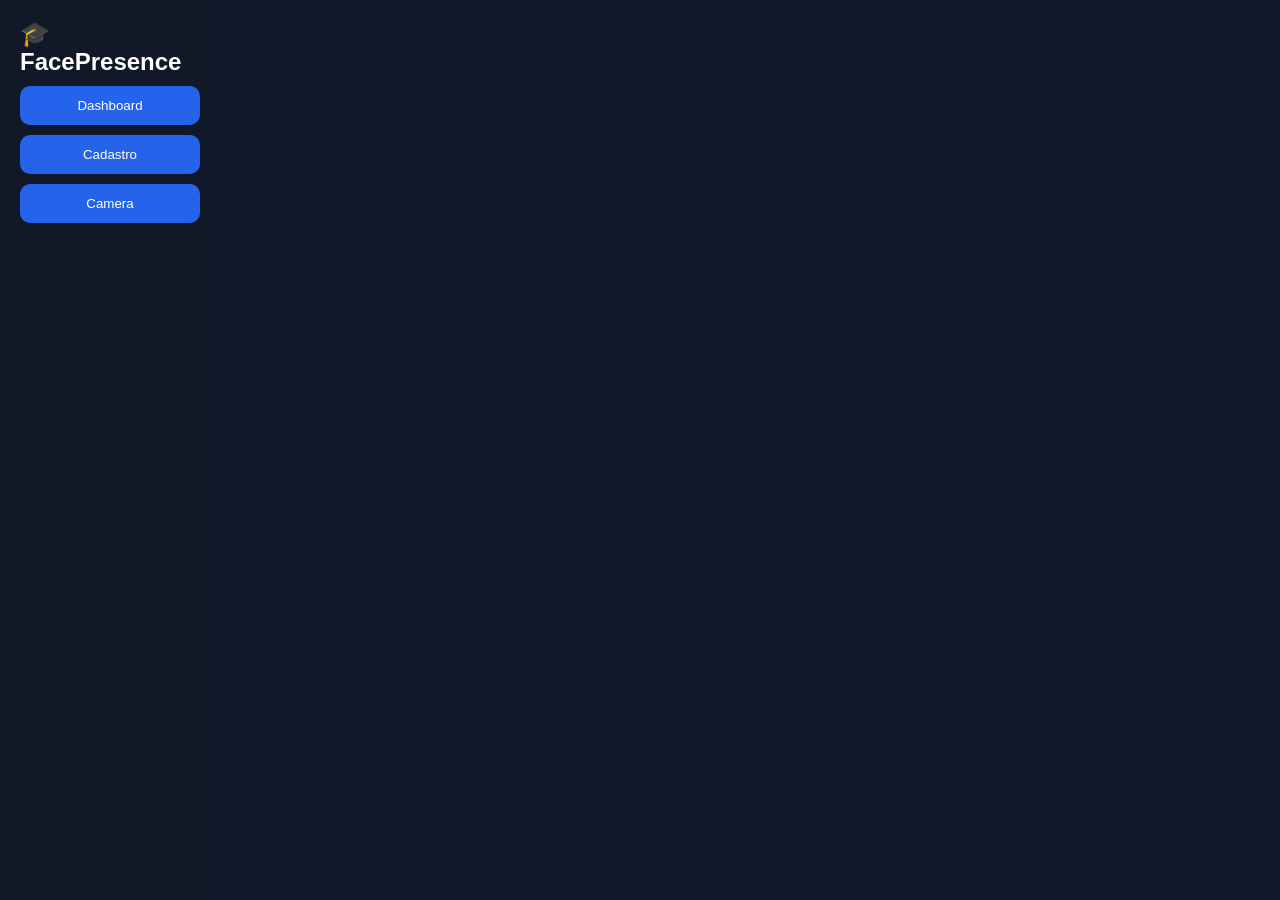
==== index.html @ 4b5e3164 ".." ====
<!DOCTYPE html>
<html lang="pt-BR">
<head>
<meta charset="UTF-8">
<meta name="viewport" content="width=device-width,initial-scale=1.0">
<title>FacePresence</title>
<link rel="stylesheet" href="./style.css">
</head>
<body>

<aside>
<h1>🎓 FacePresence</h1>
<button onclick="sec('dash')">Dashboard</button>
<button onclick="sec('cad')">Cadastro</button>
<button onclick="sec('cam')">Camera</button>
</aside>

<main>

<section id="dash" class="on">
<h2>Dashboard</h2>
<div class="cards">
<div class="card"><h3 id="ta">0</h3><p>Alunos</p></div>
</div>
</section>

<section id="cad">
<h2>Cadastro</h2>
<input id="nome" placeholder="Nome">
<button id="cap">Capturar Face</button>
<button id="save">Salvar</button>
<input id="busca" placeholder="Buscar">
<video id="video" autoplay playsinline muted></video>
<div id="lista"></div>
</section>

<section id="cam">
<h2>Camera Mobile</h2>
<button onclick="gerarQRCodeCamera()">Gerar QR</button>
<div id="qrcode"></div>
<textarea id="answer"></textarea>
<button onclick="receberAnswer()">Conectar</button>
</section>

</main>

<script src="./qrcode.min.js"></script>
<script src="./face-api.min.js"></script>
<script src="./db.js"></script>
<script src="./rtc.js"></script>
<script src="./script.js"></script>
</body>
</html>
---- style.css ----
*{margin:0;padding:0;box-sizing:border-box;font-family:Arial}
body{display:flex;background:#0f172a;color:#fff}
aside{width:220px;background:#111827;padding:20px;display:flex;flex-direction:column;gap:10px;height:100vh}
button,input,textarea{padding:12px;border:none;border-radius:10px}
button{background:#2563eb;color:#fff;cursor:pointer}
main{flex:1;padding:25px}
section{display:none}section.on{display:block}
video{width:100%;max-width:700px;border-radius:20px;background:#000;margin-top:20px}
.cards{display:flex;gap:20px}.card{background:#1e293b;padding:20px;border-radius:20px}
#lista{display:flex;flex-direction:column;gap:10px;margin-top:20px}
.aluno{background:#1e293b;padding:12px;border-radius:15px;display:flex;justify-content:space-between}
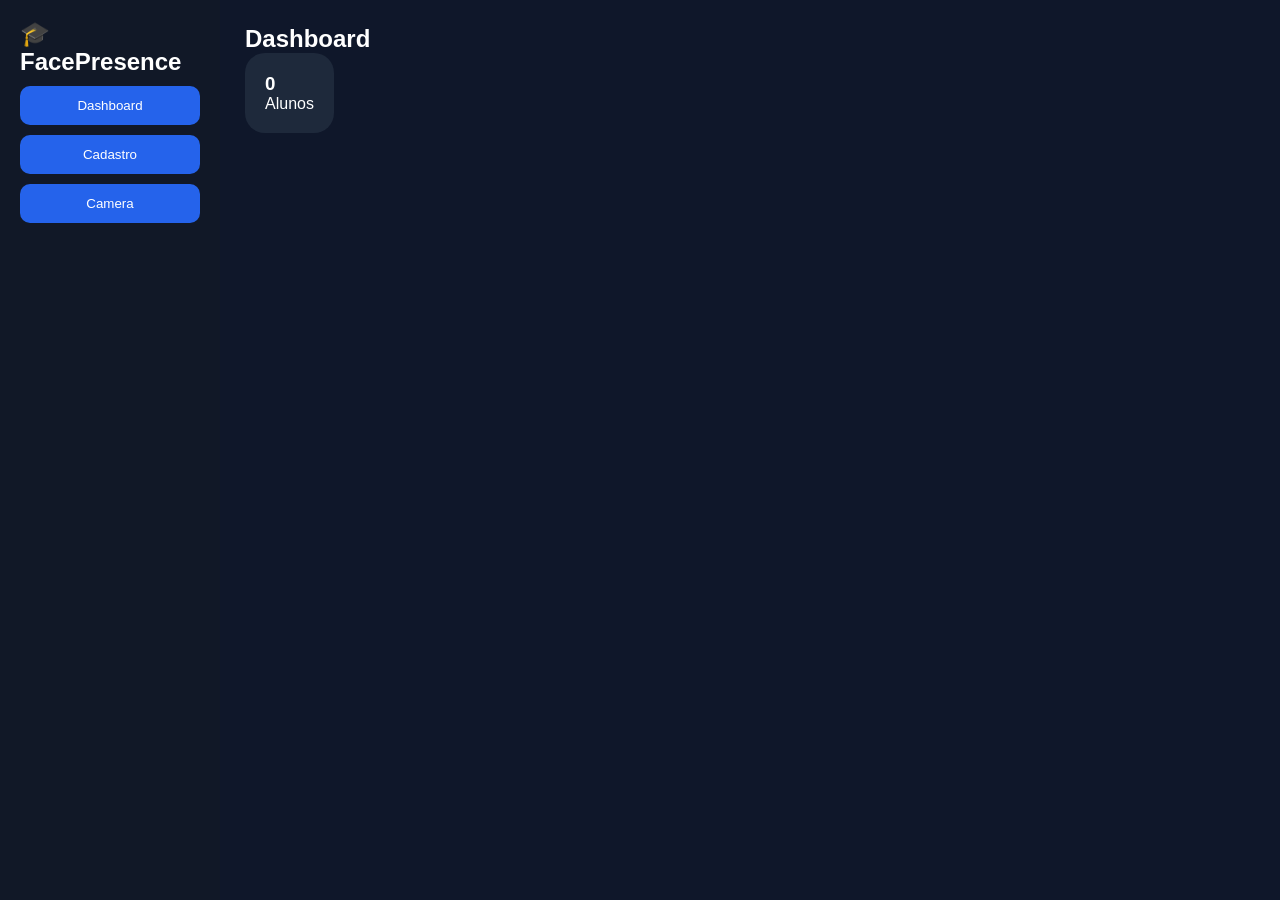
==== commit 79fb351f: ".." ====
--- a/index.html
+++ b/index.html
@@ -1,53 +1,170 @@
 <!DOCTYPE html>
 <html lang="pt-BR">
+
 <head>
+
 <meta charset="UTF-8">
-<meta name="viewport" content="width=device-width,initial-scale=1.0">
+
+<meta
+  name="viewport"
+  content="width=device-width,initial-scale=1.0"
+>
+
 <title>FacePresence</title>
-<link rel="stylesheet" href="./style.css">
+
+<link
+  rel="stylesheet"
+  href="./style.css"
+>
+
+<!-- evita favicon 404 -->
+<link rel="icon" href="data:,">
+
 </head>
+
 <body>
 
+
+<!-- ========================= -->
+<!-- 📚 SIDEBAR -->
+<!-- ========================= -->
 <aside>
+
 <h1>🎓 FacePresence</h1>
-<button onclick="sec('dash')">Dashboard</button>
-<button onclick="sec('cad')">Cadastro</button>
-<button onclick="sec('cam')">Camera</button>
+
+<button onclick="sec('dash')">
+Dashboard
+</button>
+
+<button onclick="sec('cad')">
+Cadastro
+</button>
+
+<button onclick="sec('cam')">
+Camera
+</button>
+
 </aside>
 
+
+
+<!-- ========================= -->
+<!-- 📄 CONTEÚDO -->
+<!-- ========================= -->
 <main>
 
+
+<!-- ========================= -->
+<!-- 📊 DASHBOARD -->
+<!-- ========================= -->
 <section id="dash" class="on">
+
 <h2>Dashboard</h2>
+
 <div class="cards">
-<div class="card"><h3 id="ta">0</h3><p>Alunos</p></div>
+
+<div class="card">
+
+<h3 id="ta">0</h3>
+
+<p>Alunos</p>
+
 </div>
+
+</div>
+
 </section>
 
+
+
+<!-- ========================= -->
+<!-- 👨‍🎓 CADASTRO -->
+<!-- ========================= -->
 <section id="cad">
-<h2>Cadastro</h2>
-<input id="nome" placeholder="Nome">
-<button id="cap">Capturar Face</button>
-<button id="save">Salvar</button>
-<input id="busca" placeholder="Buscar">
-<video id="video" autoplay playsinline muted></video>
+
+<h2>Cadastro Facial</h2>
+
+<input
+  id="nome"
+  placeholder="Nome do aluno"
+>
+
+<div class="botoes">
+
+<button id="cap">
+Capturar Face
+</button>
+
+<button id="save">
+Salvar
+</button>
+
+</div>
+
+<input
+  id="busca"
+  placeholder="Buscar aluno"
+>
+
+<!-- preview -->
+<video
+  id="video"
+  autoplay
+  playsinline
+  muted
+></video>
+
 <div id="lista"></div>
+
 </section>
 
+
+
+<!-- ========================= -->
+<!-- 📷 CAMERA MOBILE -->
+<!-- ========================= -->
 <section id="cam">
+
 <h2>Camera Mobile</h2>
-<button onclick="gerarQRCodeCamera()">Gerar QR</button>
+
+<button onclick="gerarQRCodeCamera()">
+Gerar QR
+</button>
+
 <div id="qrcode"></div>
-<textarea id="answer"></textarea>
-<button onclick="receberAnswer()">Conectar</button>
+
+<h3>Answer</h3>
+
+<textarea
+  id="answer"
+  placeholder="Cole o answer aqui"
+></textarea>
+
+<button onclick="receberAnswer()">
+Conectar Camera
+</button>
+
 </section>
+
 
 </main>
 
+
+
+<!-- ========================= -->
+<!-- 📦 SCRIPTS -->
+<!-- ========================= -->
+
 <script src="./qrcode.min.js"></script>
+
 <script src="./face-api.min.js"></script>
+
 <script src="./db.js"></script>
+
 <script src="./rtc.js"></script>
+
 <script src="./script.js"></script>
+
+
 </body>
 </html>
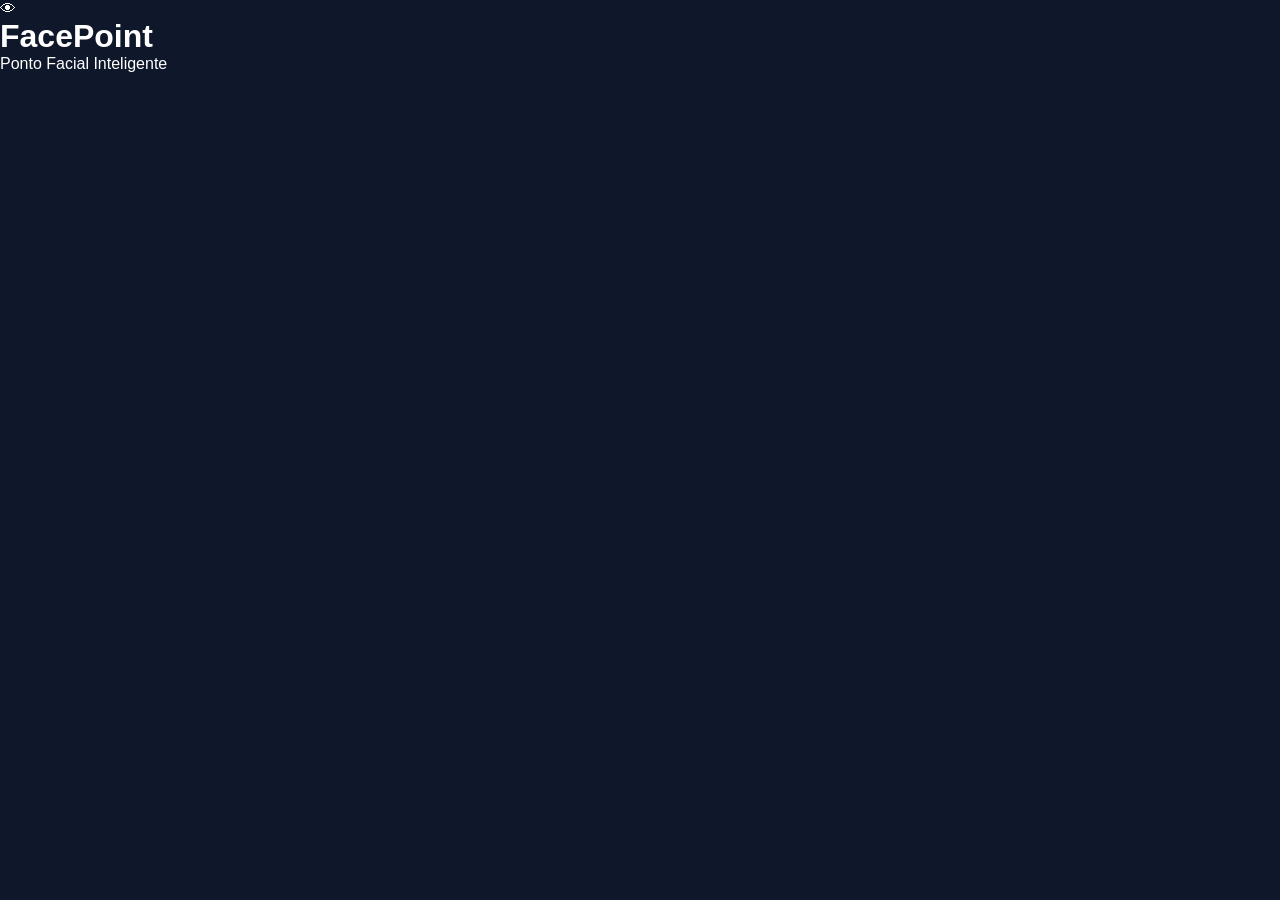
==== commit 9bc30130: ".." ====
--- a/index.html
+++ b/index.html
@@ -8,16 +8,15 @@
 <meta
   name="viewport"
   content="width=device-width,initial-scale=1.0"
->
+/>
 
-<title>FacePresence</title>
+<title>FacePoint Mobile</title>
 
 <link
   rel="stylesheet"
   href="./style.css"
->
+/>
 
-<!-- evita favicon 404 -->
 <link rel="icon" href="data:,">
 
 </head>
@@ -26,128 +25,105 @@
 
 
 <!-- ========================= -->
-<!-- 📚 SIDEBAR -->
+<!-- 🌌 BACKGROUND -->
 <!-- ========================= -->
-<aside>
+<div class="bg"></div>
 
-<h1>🎓 FacePresence</h1>
 
-<button onclick="sec('dash')">
-Dashboard
-</button>
+<!-- ========================= -->
+<!-- 📱 APP -->
+<!-- ========================= -->
+<div class="app">
 
-<button onclick="sec('cad')">
-Cadastro
-</button>
 
-<button onclick="sec('cam')">
-Camera
-</button>
+  <!-- HEADER -->
+  <header>
 
-</aside>
+    <div class="logo">
+
+      <div class="logo-circle">
+        👁
+      </div>
+
+      <div>
+        <h1>FacePoint</h1>
+        <p>Ponto Facial Inteligente</p>
+      </div>
+
+    </div>
+
+  </header>
 
 
 
-<!-- ========================= -->
-<!-- 📄 CONTEÚDO -->
-<!-- ========================= -->
-<main>
+  <!-- CAMERA -->
+  <section class="camera-box">
 
+    <video
+      id="video"
+      autoplay
+      playsinline
+      muted
+    ></video>
 
-<!-- ========================= -->
-<!-- 📊 DASHBOARD -->
-<!-- ========================= -->
-<section id="dash" class="on">
+    <div class="camera-overlay"></div>
 
-<h2>Dashboard</h2>
-
-<div class="cards">
-
-<div class="card">
-
-<h3 id="ta">0</h3>
-
-<p>Alunos</p>
-
-</div>
-
-</div>
-
-</section>
+  </section>
 
 
 
-<!-- ========================= -->
-<!-- 👨‍🎓 CADASTRO -->
-<!-- ========================= -->
-<section id="cad">
+  <!-- STATUS -->
+  <section class="status-box">
 
-<h2>Cadastro Facial</h2>
+    <div id="status">
+      🔎 Aguardando reconhecimento...
+    </div>
 
-<input
-  id="nome"
-  placeholder="Nome do aluno"
->
-
-<div class="botoes">
-
-<button id="cap">
-Capturar Face
-</button>
-
-<button id="save">
-Salvar
-</button>
-
-</div>
-
-<input
-  id="busca"
-  placeholder="Buscar aluno"
->
-
-<!-- preview -->
-<video
-  id="video"
-  autoplay
-  playsinline
-  muted
-></video>
-
-<div id="lista"></div>
-
-</section>
+  </section>
 
 
 
-<!-- ========================= -->
-<!-- 📷 CAMERA MOBILE -->
-<!-- ========================= -->
-<section id="cam">
+  <!-- CADASTRO -->
+  <section class="card">
 
-<h2>Camera Mobile</h2>
+    <h2>👤 Cadastrar Pessoa</h2>
 
-<button onclick="gerarQRCodeCamera()">
-Gerar QR
-</button>
+    <input
+      type="text"
+      id="nome"
+      placeholder="Nome da pessoa"
+    />
 
-<div id="qrcode"></div>
+    <button id="btnCadastrar">
+      Cadastrar Rosto
+    </button>
 
-<h3>Answer</h3>
-
-<textarea
-  id="answer"
-  placeholder="Cole o answer aqui"
-></textarea>
-
-<button onclick="receberAnswer()">
-Conectar Camera
-</button>
-
-</section>
+  </section>
 
 
-</main>
+
+  <!-- REGISTROS -->
+  <section class="card">
+
+    <h2>🕒 Registros de Ponto</h2>
+
+    <div id="registros"></div>
+
+  </section>
+
+
+
+  <!-- PESSOAS -->
+  <section class="card">
+
+    <h2>📋 Pessoas Cadastradas</h2>
+
+    <div id="lista"></div>
+
+  </section>
+
+
+</div>
 
 
 
@@ -155,16 +131,11 @@
 <!-- 📦 SCRIPTS -->
 <!-- ========================= -->
 
-<script src="./qrcode.min.js"></script>
-
 <script src="./face-api.min.js"></script>
 
 <script src="./db.js"></script>
 
-<script src="./rtc.js"></script>
-
 <script src="./script.js"></script>
-
 
 </body>
 </html>
--- a/style.css
+++ b/style.css
@@ -1,11 +1,383 @@
-*{margin:0;padding:0;box-sizing:border-box;font-family:Arial}
-body{display:flex;background:#0f172a;color:#fff}
-aside{width:220px;background:#111827;padding:20px;display:flex;flex-direction:column;gap:10px;height:100vh}
-button,input,textarea{padding:12px;border:none;border-radius:10px}
-button{background:#2563eb;color:#fff;cursor:pointer}
-main{flex:1;padding:25px}
-section{display:none}section.on{display:block}
-video{width:100%;max-width:700px;border-radius:20px;background:#000;margin-top:20px}
-.cards{display:flex;gap:20px}.card{background:#1e293b;padding:20px;border-radius:20px}
-#lista{display:flex;flex-direction:column;gap:10px;margin-top:20px}
-.aluno{background:#1e293b;padding:12px;border-radius:15px;display:flex;justify-content:space-between}+
+*{
+  margin:0;
+  padding:0;
+  box-sizing:border-box;
+  font-family:Arial,sans-serif;
+}
+
+
+/* ========================= */
+/* 🌍 BODY */
+/* ========================= */
+body{
+
+  display:flex;
+
+  min-height:100vh;
+
+  background:#0f172a;
+
+  color:#fff;
+
+}
+
+
+/* ========================= */
+/* 📚 SIDEBAR */
+/* ========================= */
+aside{
+
+  width:230px;
+
+  background:#111827;
+
+  padding:25px 15px;
+
+  display:flex;
+
+  flex-direction:column;
+
+  gap:12px;
+
+  border-right:1px solid #1e293b;
+
+}
+
+aside h1{
+
+  text-align:center;
+
+  margin-bottom:20px;
+
+  font-size:24px;
+
+}
+
+aside button{
+
+  padding:14px;
+
+  border:none;
+
+  border-radius:12px;
+
+  background:#1e293b;
+
+  color:white;
+
+  cursor:pointer;
+
+  transition:0.2s;
+
+}
+
+aside button:hover{
+
+  background:#2563eb;
+
+}
+
+
+/* ========================= */
+/* 📄 MAIN */
+/* ========================= */
+main{
+
+  flex:1;
+
+  display:flex;
+
+  justify-content:center;
+
+  align-items:flex-start;
+
+  padding:40px 20px;
+
+}
+
+
+/* ========================= */
+/* 📦 SECTION */
+/* ========================= */
+section{
+
+  display:none;
+
+  width:100%;
+
+  max-width:950px;
+
+  background:#111827;
+
+  padding:30px;
+
+  border-radius:25px;
+
+  box-shadow:
+    0 0 25px rgba(0,0,0,0.3);
+
+}
+
+section.on{
+
+  display:block;
+
+}
+
+
+/* ========================= */
+/* 📝 TÍTULOS */
+/* ========================= */
+h2{
+
+  margin-bottom:20px;
+
+  font-size:28px;
+
+}
+
+
+/* ========================= */
+/* 📊 CARDS */
+/* ========================= */
+.cards{
+
+  display:flex;
+
+  gap:20px;
+
+  flex-wrap:wrap;
+
+}
+
+.card{
+
+  flex:1;
+
+  min-width:200px;
+
+  background:#1e293b;
+
+  padding:25px;
+
+  border-radius:20px;
+
+  text-align:center;
+
+}
+
+.card h3{
+
+  font-size:40px;
+
+  margin-bottom:10px;
+
+}
+
+
+/* ========================= */
+/* 🧾 INPUTS */
+/* ========================= */
+input,
+textarea{
+
+  width:100%;
+
+  padding:14px;
+
+  margin-top:15px;
+
+  border:none;
+
+  border-radius:12px;
+
+  background:#1e293b;
+
+  color:white;
+
+  font-size:15px;
+
+}
+
+textarea{
+
+  min-height:140px;
+
+  resize:vertical;
+
+}
+
+
+/* ========================= */
+/* 🔘 BOTÕES */
+/* ========================= */
+button{
+
+  padding:14px 20px;
+
+  border:none;
+
+  border-radius:12px;
+
+  background:#2563eb;
+
+  color:white;
+
+  cursor:pointer;
+
+  transition:0.2s;
+
+}
+
+button:hover{
+
+  opacity:0.9;
+
+}
+
+
+/* ========================= */
+/* 🎛 CONTAINER BOTÕES */
+/* ========================= */
+.botoes{
+
+  display:flex;
+
+  gap:15px;
+
+  margin-top:15px;
+
+  flex-wrap:wrap;
+
+}
+
+
+/* ========================= */
+/* 📹 VIDEO */
+/* ========================= */
+video{
+
+  width:100%;
+
+  max-width:700px;
+
+  margin:25px auto;
+
+  display:block;
+
+  border-radius:20px;
+
+  background:#000;
+
+  border:2px solid #1e293b;
+
+}
+
+
+/* ========================= */
+/* 📋 LISTA */
+/* ========================= */
+#lista{
+
+  display:flex;
+
+  flex-direction:column;
+
+  gap:12px;
+
+  margin-top:25px;
+
+}
+
+.aluno{
+
+  background:#1e293b;
+
+  padding:15px 20px;
+
+  border-radius:15px;
+
+  display:flex;
+
+  justify-content:space-between;
+
+  align-items:center;
+
+}
+
+
+/* ========================= */
+/* 📷 QR */
+/* ========================= */
+#qrcode{
+
+  margin-top:25px;
+
+  display:flex;
+
+  justify-content:center;
+
+}
+
+
+/* ========================= */
+/* 📱 RESPONSIVO */
+/* ========================= */
+@media(max-width:900px){
+
+  body{
+
+    flex-direction:column;
+
+  }
+
+  aside{
+
+    width:100%;
+
+    height:auto;
+
+    flex-direction:row;
+
+    flex-wrap:wrap;
+
+    justify-content:center;
+
+    border-right:none;
+
+    border-bottom:1px solid #1e293b;
+
+  }
+
+  aside h1{
+
+    width:100%;
+
+  }
+
+  main{
+
+    padding:20px;
+
+  }
+
+  section{
+
+    padding:20px;
+
+  }
+
+  .cards{
+
+    flex-direction:column;
+
+  }
+
+  .botoes{
+
+    flex-direction:column;
+
+  }
+
+}
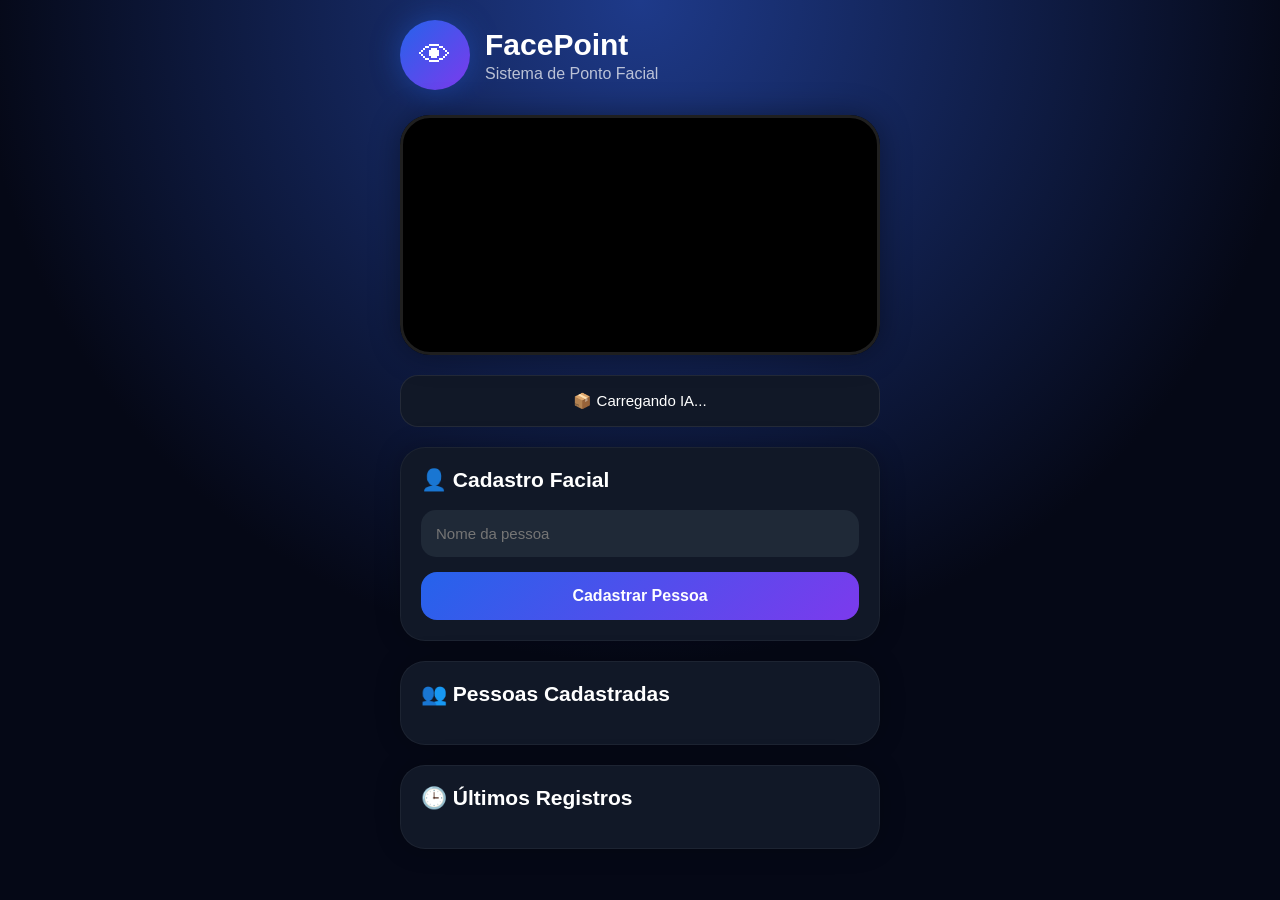
==== commit 2dd8a103: ".." ====
--- a/index.html
+++ b/index.html
@@ -36,7 +36,9 @@
 <div class="app">
 
 
-  <!-- HEADER -->
+  <!-- ===================== -->
+  <!-- 🧠 HEADER -->
+  <!-- ===================== -->
   <header>
 
     <div class="logo">
@@ -46,8 +48,13 @@
       </div>
 
       <div>
+
         <h1>FacePoint</h1>
-        <p>Ponto Facial Inteligente</p>
+
+        <p>
+          Sistema de Ponto Facial
+        </p>
+
       </div>
 
     </div>
@@ -56,7 +63,9 @@
 
 
 
-  <!-- CAMERA -->
+  <!-- ===================== -->
+  <!-- 📷 CAMERA -->
+  <!-- ===================== -->
   <section class="camera-box">
 
     <video
@@ -72,21 +81,29 @@
 
 
 
-  <!-- STATUS -->
+  <!-- ===================== -->
+  <!-- 📡 STATUS -->
+  <!-- ===================== -->
   <section class="status-box">
 
     <div id="status">
+
       🔎 Aguardando reconhecimento...
+
     </div>
 
   </section>
 
 
 
-  <!-- CADASTRO -->
+  <!-- ===================== -->
+  <!-- 👤 CADASTRO -->
+  <!-- ===================== -->
   <section class="card">
 
-    <h2>👤 Cadastrar Pessoa</h2>
+    <h2>
+      👤 Cadastro Facial
+    </h2>
 
     <input
       type="text"
@@ -95,33 +112,80 @@
     />
 
     <button id="btnCadastrar">
-      Cadastrar Rosto
+
+      Cadastrar Pessoa
+
     </button>
 
   </section>
 
 
 
-  <!-- REGISTROS -->
+  <!-- ===================== -->
+  <!-- 👥 PESSOAS -->
+  <!-- ===================== -->
   <section class="card">
 
-    <h2>🕒 Registros de Ponto</h2>
+    <h2>
+      👥 Pessoas Cadastradas
+    </h2>
+
+    <div id="lista"></div>
+
+  </section>
+
+
+
+  <!-- ===================== -->
+  <!-- 🕒 REGISTROS -->
+  <!-- ===================== -->
+  <section class="card">
+
+    <h2>
+      🕒 Últimos Registros
+    </h2>
 
     <div id="registros"></div>
 
   </section>
 
 
-
-  <!-- PESSOAS -->
-  <section class="card">
-
-    <h2>📋 Pessoas Cadastradas</h2>
-
-    <div id="lista"></div>
-
-  </section>
-
+</div>
+
+
+
+<!-- ========================= -->
+<!-- 📋 MODAL -->
+<!-- ========================= -->
+<div
+  id="modal"
+  class="modal"
+>
+
+  <div class="modal-content">
+
+    <div class="modal-header">
+
+      <h2 id="modalNome">
+
+        Histórico
+
+      </h2>
+
+      <button
+        class="close"
+        onclick="fecharModal()"
+      >
+
+        ✕
+
+      </button>
+
+    </div>
+
+    <div id="modalRegistros"></div>
+
+  </div>
 
 </div>
 
--- a/style.css
+++ b/style.css
@@ -1,38 +1,305 @@
 
+/* ========================= */
+/* 🌍 RESET */
+/* ========================= */
 *{
   margin:0;
   padding:0;
   box-sizing:border-box;
-  font-family:Arial,sans-serif;
-}
-
-
-/* ========================= */
-/* 🌍 BODY */
-/* ========================= */
+  font-family:
+    Arial,
+    sans-serif;
+}
+
 body{
 
-  display:flex;
+  background:#050816;
+
+  color:white;
 
   min-height:100vh;
 
-  background:#0f172a;
-
-  color:#fff;
-
-}
-
-
-/* ========================= */
-/* 📚 SIDEBAR */
-/* ========================= */
-aside{
-
-  width:230px;
+  overflow-x:hidden;
+
+}
+
+
+/* ========================= */
+/* 🌌 BACKGROUND */
+/* ========================= */
+.bg{
+
+  position:fixed;
+
+  inset:0;
+
+  background:
+    radial-gradient(
+      circle at top,
+      #1e3a8a,
+      #050816 60%
+    );
+
+  z-index:-1;
+
+}
+
+
+/* ========================= */
+/* 📱 APP */
+/* ========================= */
+.app{
+
+  width:100%;
+
+  max-width:520px;
+
+  margin:auto;
+
+  padding:20px;
+
+}
+
+
+/* ========================= */
+/* 🧠 HEADER */
+/* ========================= */
+header{
+
+  margin-bottom:25px;
+
+}
+
+.logo{
+
+  display:flex;
+
+  align-items:center;
+
+  gap:15px;
+
+}
+
+.logo-circle{
+
+  width:70px;
+
+  height:70px;
+
+  border-radius:50%;
+
+  display:flex;
+
+  align-items:center;
+
+  justify-content:center;
+
+  font-size:32px;
+
+  background:
+    linear-gradient(
+      135deg,
+      #2563eb,
+      #7c3aed
+    );
+
+  box-shadow:
+    0 0 30px rgba(37,99,235,0.4);
+
+}
+
+.logo h1{
+
+  font-size:30px;
+
+}
+
+.logo p{
+
+  opacity:0.7;
+
+  margin-top:3px;
+
+}
+
+
+/* ========================= */
+/* 📷 CAMERA */
+/* ========================= */
+.camera-box{
+
+  position:relative;
+
+  border-radius:30px;
+
+  overflow:hidden;
+
+  margin-bottom:20px;
+
+  background:black;
+
+  box-shadow:
+    0 0 30px rgba(0,0,0,0.4);
+
+}
+
+video{
+
+  width:100%;
+
+  display:block;
+
+}
+
+
+/* overlay */
+.camera-overlay{
+
+  position:absolute;
+
+  inset:0;
+
+  border:
+    3px solid rgba(255,255,255,0.12);
+
+  border-radius:30px;
+
+  pointer-events:none;
+
+}
+
+
+/* ========================= */
+/* 📡 STATUS */
+/* ========================= */
+.status-box{
+
+  margin-bottom:20px;
+
+}
+
+#status{
 
   background:#111827;
 
-  padding:25px 15px;
+  border-radius:18px;
+
+  padding:16px;
+
+  text-align:center;
+
+  font-size:15px;
+
+  border:
+    1px solid rgba(255,255,255,0.08);
+
+}
+
+
+/* ========================= */
+/* 📦 CARDS */
+/* ========================= */
+.card{
+
+  background:#111827;
+
+  border-radius:25px;
+
+  padding:20px;
+
+  margin-bottom:20px;
+
+  border:
+    1px solid rgba(255,255,255,0.05);
+
+  box-shadow:
+    0 0 25px rgba(0,0,0,0.25);
+
+}
+
+.card h2{
+
+  margin-bottom:18px;
+
+  font-size:21px;
+
+}
+
+
+/* ========================= */
+/* 🧾 INPUT */
+/* ========================= */
+input{
+
+  width:100%;
+
+  padding:15px;
+
+  border:none;
+
+  outline:none;
+
+  border-radius:15px;
+
+  background:#1f2937;
+
+  color:white;
+
+  font-size:15px;
+
+  margin-bottom:15px;
+
+}
+
+
+/* ========================= */
+/* 🔘 BOTÃO */
+/* ========================= */
+button{
+
+  border:none;
+
+  cursor:pointer;
+
+  transition:0.2s;
+
+}
+
+#btnCadastrar{
+
+  width:100%;
+
+  padding:15px;
+
+  border-radius:16px;
+
+  background:
+    linear-gradient(
+      135deg,
+      #2563eb,
+      #7c3aed
+    );
+
+  color:white;
+
+  font-size:16px;
+
+  font-weight:bold;
+
+}
+
+button:active{
+
+  transform:scale(0.98);
+
+}
+
+
+/* ========================= */
+/* 👥 LISTAS */
+/* ========================= */
+#lista,
+#registros{
 
   display:flex;
 
@@ -40,264 +307,191 @@
 
   gap:12px;
 
-  border-right:1px solid #1e293b;
-
-}
-
-aside h1{
-
-  text-align:center;
+}
+
+
+/* ========================= */
+/* 👤 ITEM */
+/* ========================= */
+.item{
+
+  background:#1f2937;
+
+  border-radius:18px;
+
+  padding:15px;
+
+  display:flex;
+
+  align-items:center;
+
+  justify-content:space-between;
+
+  gap:10px;
+
+}
+
+
+/* ========================= */
+/* 🧠 INFOS */
+/* ========================= */
+.item-info{
+
+  display:flex;
+
+  flex-direction:column;
+
+  gap:5px;
+
+}
+
+.item-info small{
+
+  opacity:0.7;
+
+}
+
+
+/* ========================= */
+/* 🔘 AÇÕES */
+/* ========================= */
+.item-actions{
+
+  display:flex;
+
+  gap:8px;
+
+}
+
+
+/* ========================= */
+/* 🔵 BOTÕES PEQUENOS */
+/* ========================= */
+.small-btn{
+
+  padding:10px 14px;
+
+  border-radius:12px;
+
+  color:white;
+
+  font-size:13px;
+
+  font-weight:bold;
+
+}
+
+.view-btn{
+
+  background:#2563eb;
+
+}
+
+.delete-btn{
+
+  background:#dc2626;
+
+}
+
+
+/* ========================= */
+/* 📋 MODAL */
+/* ========================= */
+.modal{
+
+  position:fixed;
+
+  inset:0;
+
+  background:
+    rgba(0,0,0,0.6);
+
+  display:none;
+
+  align-items:center;
+
+  justify-content:center;
+
+  padding:20px;
+
+  z-index:1000;
+
+}
+
+
+/* abrir modal */
+.modal.show{
+
+  display:flex;
+
+}
+
+
+/* conteúdo */
+.modal-content{
+
+  width:100%;
+
+  max-width:500px;
+
+  background:#111827;
+
+  border-radius:25px;
+
+  padding:20px;
+
+  max-height:80vh;
+
+  overflow:auto;
+
+}
+
+
+/* topo modal */
+.modal-header{
+
+  display:flex;
+
+  justify-content:space-between;
+
+  align-items:center;
 
   margin-bottom:20px;
 
-  font-size:24px;
-
-}
-
-aside button{
+}
+
+
+/* fechar */
+.close{
+
+  width:40px;
+
+  height:40px;
+
+  border-radius:12px;
+
+  background:#dc2626;
+
+  color:white;
+
+  font-size:18px;
+
+}
+
+
+/* ========================= */
+/* 🕒 REGISTRO ITEM */
+/* ========================= */
+.registro-item{
+
+  background:#1f2937;
 
   padding:14px;
 
-  border:none;
-
-  border-radius:12px;
-
-  background:#1e293b;
-
-  color:white;
-
-  cursor:pointer;
-
-  transition:0.2s;
-
-}
-
-aside button:hover{
-
-  background:#2563eb;
-
-}
-
-
-/* ========================= */
-/* 📄 MAIN */
-/* ========================= */
-main{
-
-  flex:1;
-
-  display:flex;
-
-  justify-content:center;
-
-  align-items:flex-start;
-
-  padding:40px 20px;
-
-}
-
-
-/* ========================= */
-/* 📦 SECTION */
-/* ========================= */
-section{
-
-  display:none;
-
-  width:100%;
-
-  max-width:950px;
-
-  background:#111827;
-
-  padding:30px;
-
-  border-radius:25px;
-
-  box-shadow:
-    0 0 25px rgba(0,0,0,0.3);
-
-}
-
-section.on{
-
-  display:block;
-
-}
-
-
-/* ========================= */
-/* 📝 TÍTULOS */
-/* ========================= */
-h2{
-
-  margin-bottom:20px;
-
-  font-size:28px;
-
-}
-
-
-/* ========================= */
-/* 📊 CARDS */
-/* ========================= */
-.cards{
-
-  display:flex;
-
-  gap:20px;
-
-  flex-wrap:wrap;
-
-}
-
-.card{
-
-  flex:1;
-
-  min-width:200px;
-
-  background:#1e293b;
-
-  padding:25px;
-
-  border-radius:20px;
-
-  text-align:center;
-
-}
-
-.card h3{
-
-  font-size:40px;
+  border-radius:16px;
 
   margin-bottom:10px;
 
-}
-
-
-/* ========================= */
-/* 🧾 INPUTS */
-/* ========================= */
-input,
-textarea{
-
-  width:100%;
-
-  padding:14px;
-
-  margin-top:15px;
-
-  border:none;
-
-  border-radius:12px;
-
-  background:#1e293b;
-
-  color:white;
-
-  font-size:15px;
-
-}
-
-textarea{
-
-  min-height:140px;
-
-  resize:vertical;
-
-}
-
-
-/* ========================= */
-/* 🔘 BOTÕES */
-/* ========================= */
-button{
-
-  padding:14px 20px;
-
-  border:none;
-
-  border-radius:12px;
-
-  background:#2563eb;
-
-  color:white;
-
-  cursor:pointer;
-
-  transition:0.2s;
-
-}
-
-button:hover{
-
-  opacity:0.9;
-
-}
-
-
-/* ========================= */
-/* 🎛 CONTAINER BOTÕES */
-/* ========================= */
-.botoes{
-
-  display:flex;
-
-  gap:15px;
-
-  margin-top:15px;
-
-  flex-wrap:wrap;
-
-}
-
-
-/* ========================= */
-/* 📹 VIDEO */
-/* ========================= */
-video{
-
-  width:100%;
-
-  max-width:700px;
-
-  margin:25px auto;
-
-  display:block;
-
-  border-radius:20px;
-
-  background:#000;
-
-  border:2px solid #1e293b;
-
-}
-
-
-/* ========================= */
-/* 📋 LISTA */
-/* ========================= */
-#lista{
-
-  display:flex;
-
-  flex-direction:column;
-
-  gap:12px;
-
-  margin-top:25px;
-
-}
-
-.aluno{
-
-  background:#1e293b;
-
-  padding:15px 20px;
-
-  border-radius:15px;
-
   display:flex;
 
   justify-content:space-between;
@@ -308,76 +502,27 @@
 
 
 /* ========================= */
-/* 📷 QR */
-/* ========================= */
-#qrcode{
-
-  margin-top:25px;
-
-  display:flex;
-
-  justify-content:center;
-
-}
-
-
-/* ========================= */
-/* 📱 RESPONSIVO */
-/* ========================= */
-@media(max-width:900px){
-
-  body{
-
-    flex-direction:column;
-
+/* ✨ ANIMAÇÕES */
+/* ========================= */
+.card,
+.camera-box,
+.modal-content,
+#status{
+
+  animation:fade 0.4s ease;
+
+}
+
+@keyframes fade{
+
+  from{
+    opacity:0;
+    transform:translateY(10px);
   }
 
-  aside{
-
-    width:100%;
-
-    height:auto;
-
-    flex-direction:row;
-
-    flex-wrap:wrap;
-
-    justify-content:center;
-
-    border-right:none;
-
-    border-bottom:1px solid #1e293b;
-
+  to{
+    opacity:1;
+    transform:translateY(0);
   }
 
-  aside h1{
-
-    width:100%;
-
-  }
-
-  main{
-
-    padding:20px;
-
-  }
-
-  section{
-
-    padding:20px;
-
-  }
-
-  .cards{
-
-    flex-direction:column;
-
-  }
-
-  .botoes{
-
-    flex-direction:column;
-
-  }
-
 }
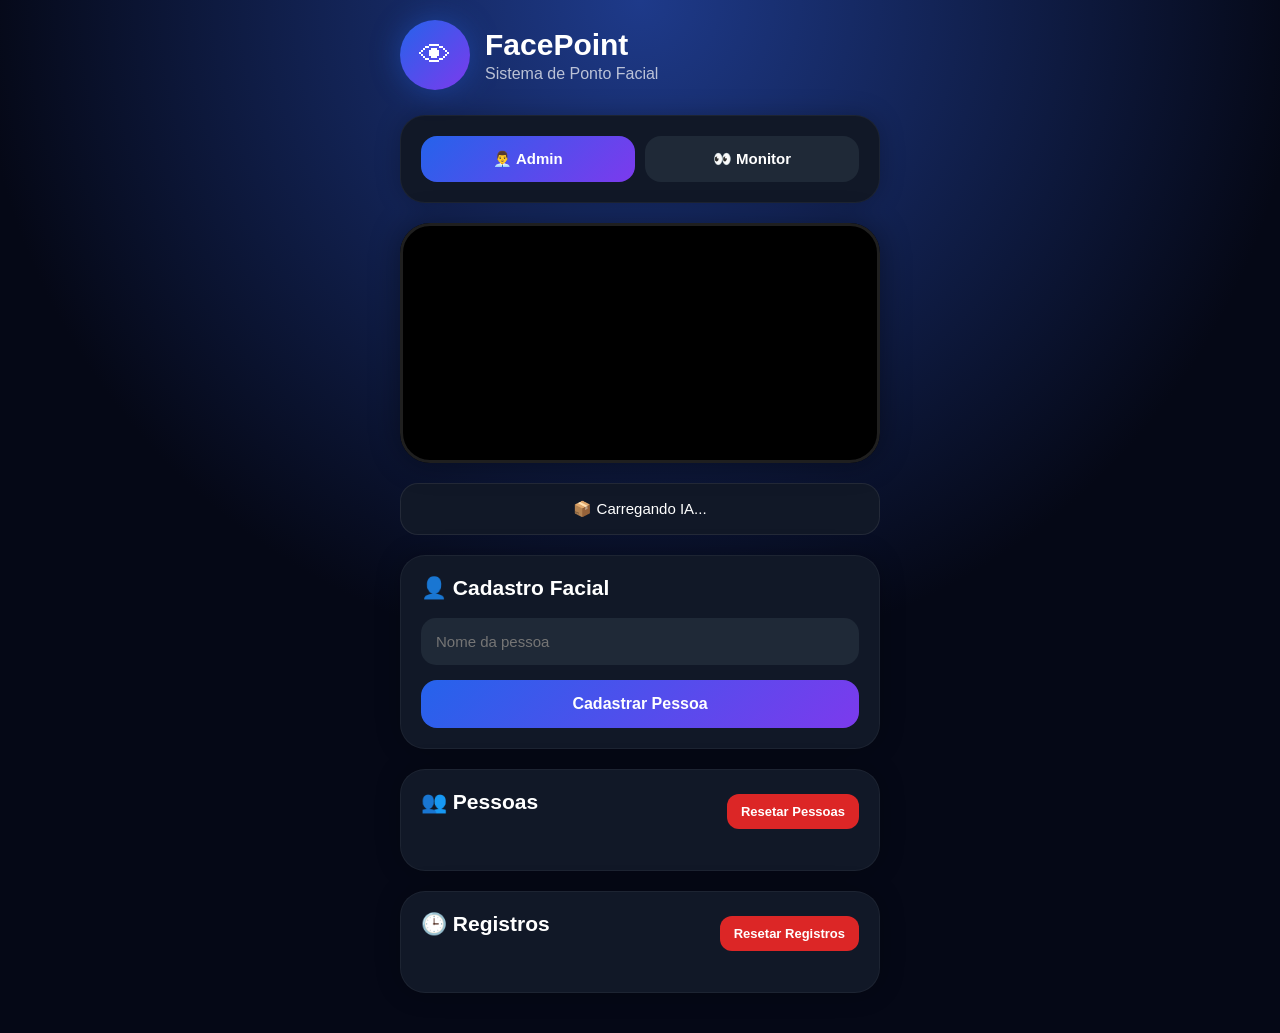
==== commit 4075159d: ".." ====
--- a/index.html
+++ b/index.html
@@ -10,7 +10,7 @@
   content="width=device-width,initial-scale=1.0"
 />
 
-<title>FacePoint Mobile</title>
+<title>FacePoint</title>
 
 <link
   rel="stylesheet"
@@ -25,7 +25,7 @@
 
 
 <!-- ========================= -->
-<!-- 🌌 BACKGROUND -->
+<!-- 🌌 BG -->
 <!-- ========================= -->
 <div class="bg"></div>
 
@@ -60,6 +60,37 @@
     </div>
 
   </header>
+
+
+
+  <!-- ===================== -->
+  <!-- 🔀 MODOS -->
+  <!-- ===================== -->
+  <section class="card">
+
+    <div class="tabs">
+
+      <button
+        class="tab active"
+        onclick="trocarModo('admin')"
+      >
+
+        👨‍💼 Admin
+
+      </button>
+
+      <button
+        class="tab"
+        onclick="trocarModo('monitor')"
+      >
+
+        👀 Monitor
+
+      </button>
+
+    </div>
+
+  </section>
 
 
 
@@ -97,57 +128,113 @@
 
 
   <!-- ===================== -->
-  <!-- 👤 CADASTRO -->
-  <!-- ===================== -->
-  <section class="card">
-
-    <h2>
-      👤 Cadastro Facial
-    </h2>
-
-    <input
-      type="text"
-      id="nome"
-      placeholder="Nome da pessoa"
-    />
-
-    <button id="btnCadastrar">
-
-      Cadastrar Pessoa
-
-    </button>
-
-  </section>
-
-
-
-  <!-- ===================== -->
-  <!-- 👥 PESSOAS -->
-  <!-- ===================== -->
-  <section class="card">
-
-    <h2>
-      👥 Pessoas Cadastradas
-    </h2>
-
-    <div id="lista"></div>
-
-  </section>
-
-
-
-  <!-- ===================== -->
-  <!-- 🕒 REGISTROS -->
-  <!-- ===================== -->
-  <section class="card">
-
-    <h2>
-      🕒 Últimos Registros
-    </h2>
-
-    <div id="registros"></div>
-
-  </section>
+  <!-- 👨‍💼 ADMIN -->
+  <!-- ===================== -->
+  <div id="adminArea">
+
+
+    <!-- cadastro -->
+    <section class="card">
+
+      <h2>
+        👤 Cadastro Facial
+      </h2>
+
+      <input
+        type="text"
+        id="nome"
+        placeholder="Nome da pessoa"
+      />
+
+      <button id="btnCadastrar">
+
+        Cadastrar Pessoa
+
+      </button>
+
+    </section>
+
+
+
+    <!-- pessoas -->
+    <section class="card">
+
+      <div class="top-card">
+
+        <h2>
+          👥 Pessoas
+        </h2>
+
+        <button
+          class="
+            small-btn
+            delete-btn
+          "
+          onclick="resetarPessoas()"
+        >
+
+          Resetar Pessoas
+
+        </button>
+
+      </div>
+
+      <div id="lista"></div>
+
+    </section>
+
+
+
+    <!-- registros -->
+    <section class="card">
+
+      <div class="top-card">
+
+        <h2>
+          🕒 Registros
+        </h2>
+
+        <button
+          class="
+            small-btn
+            delete-btn
+          "
+          onclick="resetarRegistros()"
+        >
+
+          Resetar Registros
+
+        </button>
+
+      </div>
+
+      <div id="registros"></div>
+
+    </section>
+
+  </div>
+
+
+
+  <!-- ===================== -->
+  <!-- 👀 MONITOR -->
+  <!-- ===================== -->
+  <div
+    id="monitorArea"
+    style="display:none"
+  >
+
+    <section class="card">
+
+      <h2>
+        👀 Monitoramento
+      </h2>
+
+      <div id="monitorRegistros"></div>
+
+    </section>
+
+  </div>
 
 
 </div>
--- a/style.css
+++ b/style.css
@@ -525,4 +525,93 @@
     transform:translateY(0);
   }
 
+}
+
+
+/* ========================= */
+/* 🔀 TABS */
+/* ========================= */
+.tabs{
+
+  display:flex;
+
+  gap:10px;
+
+}
+
+.tab{
+
+  flex:1;
+
+  padding:14px;
+
+  border-radius:16px;
+
+  background:#1f2937;
+
+  color:white;
+
+  font-weight:bold;
+
+  font-size:15px;
+
+}
+
+.tab.active{
+
+  background:
+    linear-gradient(
+      135deg,
+      #2563eb,
+      #7c3aed
+    );
+
+}
+
+
+/* ========================= */
+/* 🧠 TOPO CARD */
+/* ========================= */
+.top-card{
+
+  display:flex;
+
+  align-items:center;
+
+  justify-content:space-between;
+
+  gap:10px;
+
+  margin-bottom:18px;
+
+}
+
+
+/* ========================= */
+/* 👀 MONITOR */
+/* ========================= */
+#monitorRegistros{
+
+  display:flex;
+
+  flex-direction:column;
+
+  gap:12px;
+
+}
+
+
+/* ========================= */
+/* 📱 RESPONSIVO */
+/* ========================= */
+@media(max-width:500px){
+
+  .top-card{
+
+    flex-direction:column;
+
+    align-items:stretch;
+
+  }
+
 }
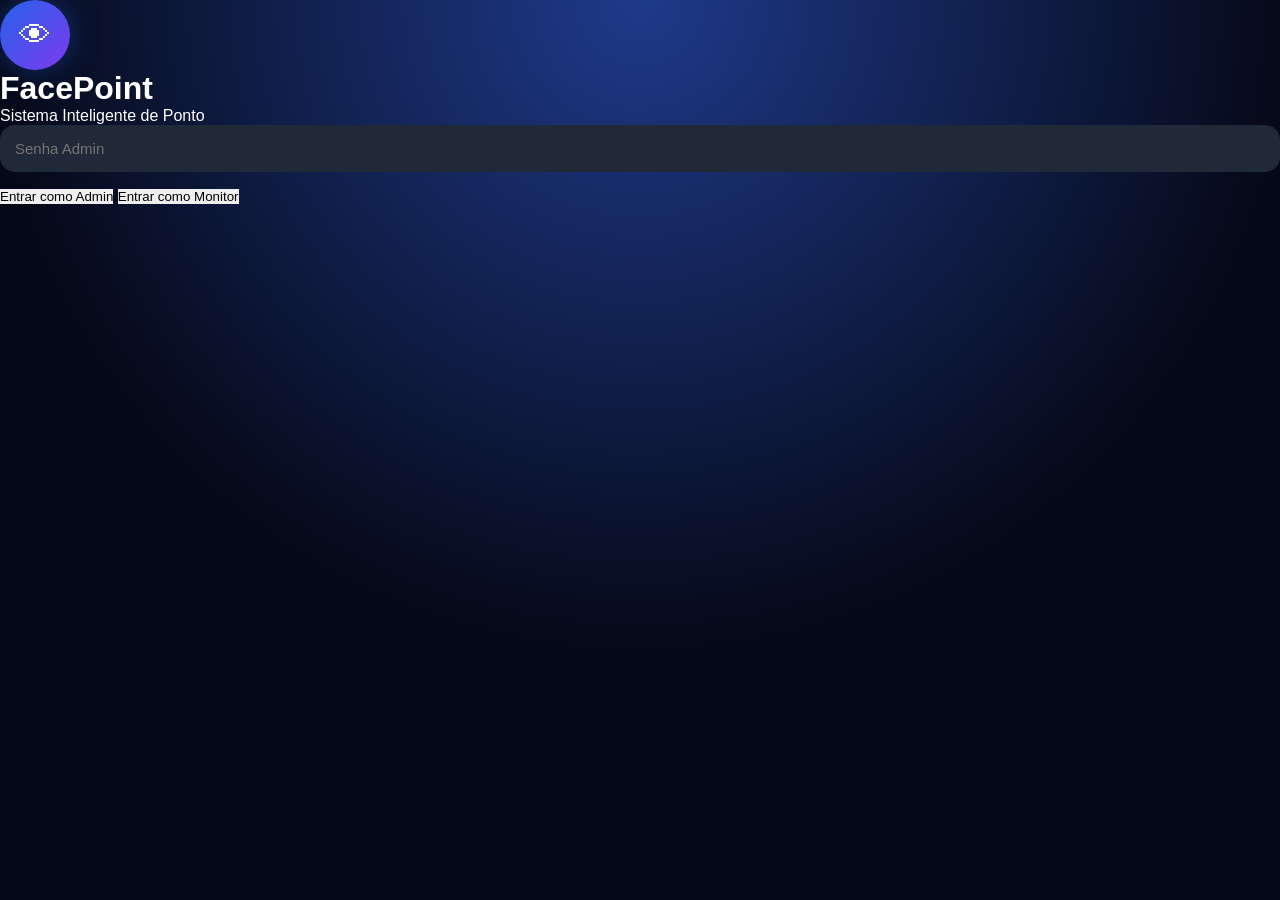
==== commit dbbb1a4f: ".." ====
--- a/index.html
+++ b/index.html
@@ -1,292 +1,98 @@
-<!DOCTYPE html>
-<html lang="pt-BR">
-
-<head>
-
-<meta charset="UTF-8">
-
-<meta
-  name="viewport"
-  content="width=device-width,initial-scale=1.0"
-/>
-
-<title>FacePoint</title>
-
-<link
-  rel="stylesheet"
-  href="./style.css"
-/>
-
-<link rel="icon" href="data:,">
-
-</head>
-
-<body>
-
-
-<!-- ========================= -->
-<!-- 🌌 BG -->
-<!-- ========================= -->
-<div class="bg"></div>
-
-
-<!-- ========================= -->
-<!-- 📱 APP -->
-<!-- ========================= -->
-<div class="app">
-
-
-  <!-- ===================== -->
-  <!-- 🧠 HEADER -->
-  <!-- ===================== -->
-  <header>
-
-    <div class="logo">
-
-      <div class="logo-circle">
-        👁
-      </div>
-
-      <div>
-
-        <h1>FacePoint</h1>
-
-        <p>
-          Sistema de Ponto Facial
-        </p>
-
-      </div>
-
-    </div>
-
-  </header>
-
-
-
-  <!-- ===================== -->
-  <!-- 🔀 MODOS -->
-  <!-- ===================== -->
-  <section class="card">
-
-    <div class="tabs">
-
-      <button
-        class="tab active"
-        onclick="trocarModo('admin')"
-      >
-
-        👨‍💼 Admin
-
-      </button>
-
-      <button
-        class="tab"
-        onclick="trocarModo('monitor')"
-      >
-
-        👀 Monitor
-
-      </button>
-
-    </div>
-
-  </section>
-
-
-
-  <!-- ===================== -->
-  <!-- 📷 CAMERA -->
-  <!-- ===================== -->
-  <section class="camera-box">
-
-    <video
-      id="video"
-      autoplay
-      playsinline
-      muted
-    ></video>
-
-    <div class="camera-overlay"></div>
-
-  </section>
-
-
-
-  <!-- ===================== -->
-  <!-- 📡 STATUS -->
-  <!-- ===================== -->
-  <section class="status-box">
-
-    <div id="status">
-
-      🔎 Aguardando reconhecimento...
-
-    </div>
-
-  </section>
-
-
-
-  <!-- ===================== -->
-  <!-- 👨‍💼 ADMIN -->
-  <!-- ===================== -->
-  <div id="adminArea">
-
-
-    <!-- cadastro -->
-    <section class="card">
-
-      <h2>
-        👤 Cadastro Facial
-      </h2>
-
-      <input
-        type="text"
-        id="nome"
-        placeholder="Nome da pessoa"
-      />
-
-      <button id="btnCadastrar">
-
-        Cadastrar Pessoa
-
-      </button>
-
-    </section>
-
-
-
-    <!-- pessoas -->
-    <section class="card">
-
-      <div class="top-card">
-
-        <h2>
-          👥 Pessoas
-        </h2>
-
-        <button
-          class="
-            small-btn
-            delete-btn
-          "
-          onclick="resetarPessoas()"
-        >
-
-          Resetar Pessoas
-
-        </button>
-
-      </div>
-
-      <div id="lista"></div>
-
-    </section>
-
-
-
-    <!-- registros -->
-    <section class="card">
-
-      <div class="top-card">
-
-        <h2>
-          🕒 Registros
-        </h2>
-
-        <button
-          class="
-            small-btn
-            delete-btn
-          "
-          onclick="resetarRegistros()"
-        >
-
-          Resetar Registros
-
-        </button>
-
-      </div>
-
-      <div id="registros"></div>
-
-    </section>
-
-  </div>
-
-
-
-  <!-- ===================== -->
-  <!-- 👀 MONITOR -->
-  <!-- ===================== -->
-  <div
-    id="monitorArea"
-    style="display:none"
-  >
-
-    <section class="card">
-
-      <h2>
-        👀 Monitoramento
-      </h2>
-
-      <div id="monitorRegistros"></div>
-
-    </section>
-
-  </div>
-
-
-</div>
-
-
-
-<!-- ========================= -->
-<!-- 📋 MODAL -->
-<!-- ========================= -->
-<div
-  id="modal"
-  class="modal"
->
-
-  <div class="modal-content">
-
-    <div class="modal-header">
-
-      <h2 id="modalNome">
-
-        Histórico
-
-      </h2>
-
-      <button
-        class="close"
-        onclick="fecharModal()"
-      >
-
-        ✕
-
-      </button>
-
-    </div>
-
-    <div id="modalRegistros"></div>
-
-  </div>
-
-</div>
-
-
-
-<!-- ========================= -->
-<!-- 📦 SCRIPTS -->
-<!-- ========================= -->
-
-<script src="./face-api.min.js"></script>
-
-<script src="./db.js"></script>
-
-<script src="./script.js"></script>
-
-</body>
+<!DOCTYPE html>
+<html lang="pt-BR">
+
+<head>
+
+<meta charset="UTF-8">
+
+<meta
+  name="viewport"
+  content="width=device-width,initial-scale=1.0"
+/>
+
+<title>FacePoint Login</title>
+
+<link
+  rel="stylesheet"
+  href="./style.css"
+/>
+
+<link rel="icon" href="data:,">
+
+</head>
+
+<body>
+
+
+<!-- ========================= -->
+<!-- 🌌 BG -->
+<!-- ========================= -->
+<div class="bg"></div>
+
+
+
+<!-- ========================= -->
+<!-- 🔐 LOGIN -->
+<!-- ========================= -->
+<div class="login-page">
+
+  <div class="login-card">
+
+    <div class="login-logo">
+
+      <div class="logo-circle">
+        👁
+      </div>
+
+      <h1>FacePoint</h1>
+
+      <p>
+        Sistema Inteligente de Ponto
+      </p>
+
+    </div>
+
+
+
+    <!-- senha -->
+    <input
+      type="password"
+      id="senha"
+      placeholder="Senha Admin"
+    />
+
+
+    <!-- admin -->
+    <button onclick="loginAdmin()">
+
+      Entrar como Admin
+
+    </button>
+
+
+    <!-- monitor -->
+    <button
+      class="monitor-btn"
+      onclick="entrarMonitor()"
+    >
+
+      Entrar como Monitor
+
+    </button>
+
+
+    <p id="erroLogin"></p>
+
+  </div>
+
+</div>
+
+
+
+<!-- ========================= -->
+<!-- 📦 SCRIPT -->
+<!-- ========================= -->
+<script src="./login.js"></script>
+
+</body>
 </html>
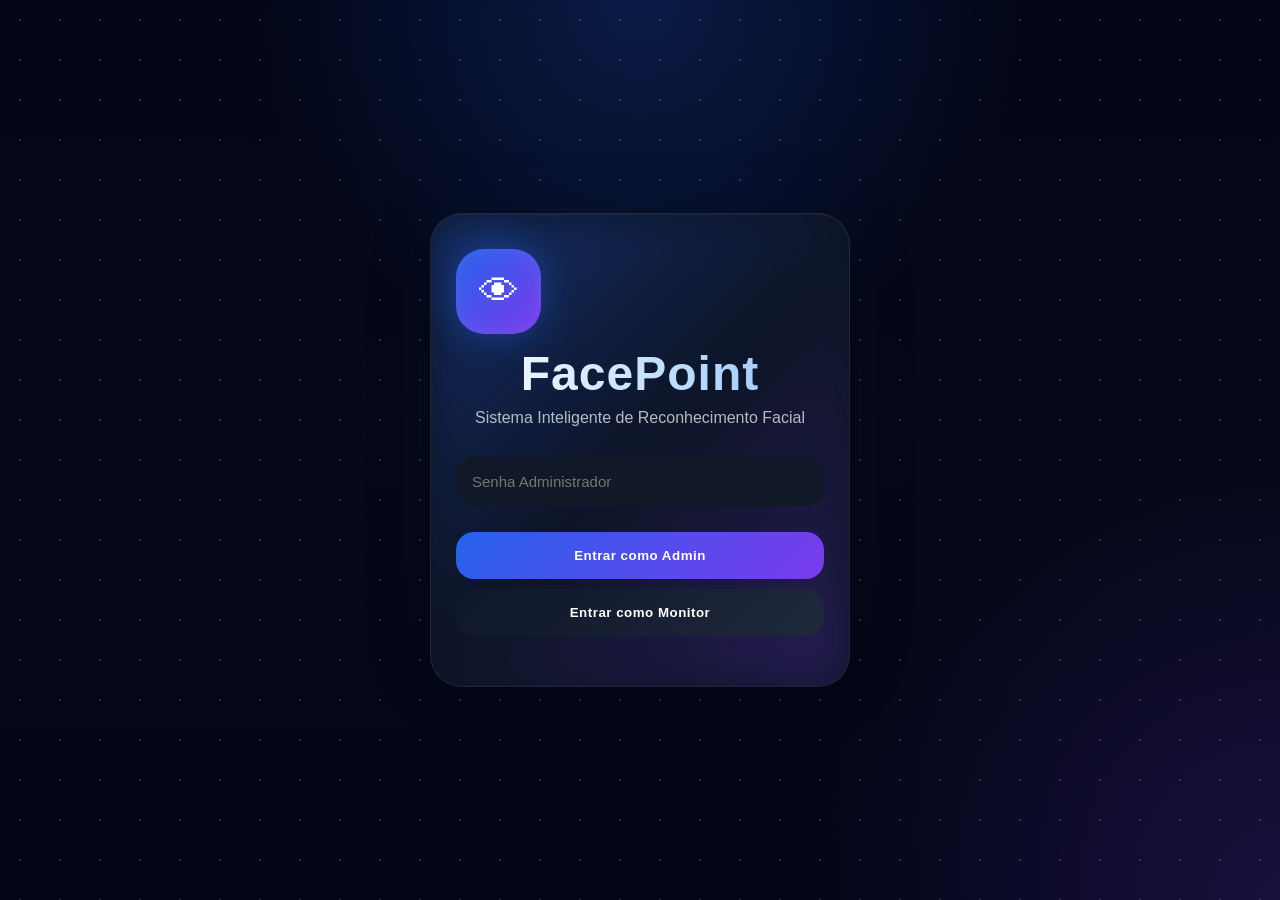
==== commit f679b9bc: ".." ====
--- a/index.html
+++ b/index.html
@@ -29,6 +29,8 @@
 <!-- ========================= -->
 <div class="bg"></div>
 
+<div class="particles"></div>
+
 
 
 <!-- ========================= -->
@@ -47,7 +49,7 @@
       <h1>FacePoint</h1>
 
       <p>
-        Sistema Inteligente de Ponto
+        Sistema Inteligente de Reconhecimento Facial
       </p>
 
     </div>
@@ -58,7 +60,7 @@
     <input
       type="password"
       id="senha"
-      placeholder="Senha Admin"
+      placeholder="Senha Administrador"
     />
 
 
--- a/style.css
+++ b/style.css
@@ -34,16 +34,29 @@
   inset:0;
 
   background:
+
     radial-gradient(
       circle at top,
-      #1e3a8a,
-      #050816 60%
+      rgba(37,99,235,0.22),
+      transparent 35%
+    ),
+
+    radial-gradient(
+      circle at bottom right,
+      rgba(124,58,237,0.18),
+      transparent 30%
+    ),
+
+    linear-gradient(
+      180deg,
+      #020617 0%,
+      #050816 45%,
+      #020617 100%
     );
 
-  z-index:-1;
-
-}
-
+  z-index:-3;
+
+}
 
 /* ========================= */
 /* 📱 APP */
@@ -82,11 +95,11 @@
 
 .logo-circle{
 
-  width:70px;
-
-  height:70px;
-
-  border-radius:50%;
+  width:85px;
+
+  height:85px;
+
+  border-radius:28px;
 
   display:flex;
 
@@ -94,7 +107,7 @@
 
   justify-content:center;
 
-  font-size:32px;
+  font-size:40px;
 
   background:
     linear-gradient(
@@ -104,7 +117,10 @@
     );
 
   box-shadow:
-    0 0 30px rgba(37,99,235,0.4);
+
+    0 0 35px rgba(37,99,235,0.45),
+
+    inset 0 0 20px rgba(255,255,255,0.08);
 
 }
 
@@ -614,4 +630,594 @@
 
   }
 
+}
+
+
+/* ========================= */
+/* 👀 MONITOR CLOCK */
+/* ========================= */
+.monitor-clock{
+
+  text-align:center;
+
+  padding:30px 20px;
+
+}
+
+#clockHora{
+
+  font-size:52px;
+
+  font-weight:bold;
+
+  margin-bottom:10px;
+
+  color:#60a5fa;
+
+  text-shadow:
+    0 0 20px rgba(96,165,250,0.5);
+
+}
+
+#clockData{
+
+  font-size:18px;
+
+  opacity:0.8;
+
+}
+
+
+/* ========================= */
+/* 📡 STATUS MONITOR */
+/* ========================= */
+.monitor-status{
+
+  text-align:center;
+
+}
+
+#monitorStatus{
+
+  margin-top:15px;
+
+  font-size:18px;
+
+  padding:18px;
+
+  border-radius:18px;
+
+  background:#1f2937;
+
+}
+
+
+/* ========================= */
+/* ✨ REGISTRO AO VIVO */
+/* ========================= */
+.live-registro{
+
+  animation:livePop 0.4s ease;
+
+  border:
+    1px solid rgba(96,165,250,0.2);
+
+}
+
+@keyframes livePop{
+
+  from{
+
+    opacity:0;
+
+    transform:
+      translateY(10px)
+      scale(0.98);
+
+  }
+
+  to{
+
+    opacity:1;
+
+    transform:
+      translateY(0)
+      scale(1);
+
+  }
+
+}
+
+
+/* ========================= */
+/* 📱 MOBILE */
+/* ========================= */
+@media(max-width:500px){
+
+  #clockHora{
+
+    font-size:42px;
+
+  }
+
+}
+
+
+/* ========================= */
+/* 🤖 OVERLAY IA */
+/* ========================= */
+.camera-overlay{
+
+  position:absolute;
+
+  inset:0;
+
+  display:flex;
+
+  align-items:center;
+
+  justify-content:center;
+
+  pointer-events:none;
+
+}
+
+
+/* ========================= */
+/* 🟢 FACE FRAME */
+/* ========================= */
+.face-frame{
+
+  backdrop-filter:blur(2px);
+
+  width:220px;
+
+  height:280px;
+
+  border:
+    3px solid rgba(96,165,250,0.8);
+
+  border-radius:30px;
+
+  box-shadow:
+
+    0 0 25px
+    rgba(96,165,250,0.4),
+
+    inset 0 0 20px
+    rgba(96,165,250,0.2);
+
+  animation:
+    pulseFrame 2s infinite;
+
+}
+
+
+/* ========================= */
+/* ✨ PULSO */
+/* ========================= */
+@keyframes pulseFrame{
+
+  0%{
+
+    transform:scale(1);
+
+    opacity:0.9;
+
+  }
+
+  50%{
+
+    transform:scale(1.02);
+
+    opacity:1;
+
+  }
+
+  100%{
+
+    transform:scale(1);
+
+    opacity:0.9;
+
+  }
+
+}
+
+
+/* ========================= */
+/* 📡 SCAN */
+/* ========================= */
+.scan-line{
+
+  opacity:0.95;
+  
+  position:absolute;
+
+  width:240px;
+
+  height:4px;
+
+  background:
+
+    linear-gradient(
+      90deg,
+      transparent,
+      #60a5fa,
+      transparent
+    );
+
+  box-shadow:
+    0 0 20px #60a5fa;
+
+  border-radius:999px;
+
+  animation:
+    scanMove 2.2s infinite;
+
+}
+
+
+/* ========================= */
+/* 🎞 SCAN ANIM */
+/* ========================= */
+@keyframes scanMove{
+
+  0%{
+
+    transform:
+      translateY(-130px);
+
+    opacity:0;
+
+  }
+
+  20%{
+
+    opacity:1;
+
+  }
+
+  50%{
+
+    opacity:1;
+
+  }
+
+  100%{
+
+    transform:
+      translateY(130px);
+
+    opacity:0;
+
+  }
+
+}
+
+
+/* ========================= */
+/* ✅ FACE DETECTADA */
+/* ========================= */
+.face-detected .face-frame{
+
+  border-color:#22c55e;
+
+  box-shadow:
+
+    0 0 35px
+    rgba(34,197,94,0.7),
+
+    inset 0 0 20px
+    rgba(34,197,94,0.25);
+
+}
+
+
+.face-detected .scan-line{
+
+  background:
+
+    linear-gradient(
+      90deg,
+      transparent,
+      #22c55e,
+      transparent
+    );
+
+  box-shadow:
+    0 0 25px #22c55e;
+
+}
+
+
+
+/* ========================= */
+/* 🔐 LOGIN PAGE */
+/* ========================= */
+.login-page{
+
+  min-height:100vh;
+
+  display:flex;
+
+  align-items:center;
+
+  justify-content:center;
+
+  padding:20px;
+
+}
+
+
+/* ========================= */
+/* 🔐 LOGIN CARD */
+/* ========================= */
+.login-card{
+
+  width:100%;
+
+  max-width:420px;
+
+  background:
+    rgba(15,23,42,0.88);
+
+  backdrop-filter:blur(22px);
+
+  border:
+    1px solid rgba(255,255,255,0.08);
+
+  border-radius:32px;
+
+  padding:35px 25px;
+
+  box-shadow:
+
+    0 10px 40px rgba(0,0,0,0.45),
+
+    0 0 80px rgba(37,99,235,0.08),
+
+    inset 0 1px 1px rgba(255,255,255,0.05);
+
+  position:relative;
+
+  overflow:hidden;
+
+}
+
+/* ========================= */
+/* 🧠 LOGIN LOGO */
+/* ========================= */
+.login-logo{
+
+  text-align:center;
+
+  margin-bottom:30px;
+
+}
+
+.login-logo h1{
+
+  font-size:48px;
+
+  margin-top:12px;
+
+  font-weight:800;
+
+  letter-spacing:1px;
+
+  background:
+    linear-gradient(
+      90deg,
+      white,
+      #93c5fd
+    );
+
+  -webkit-background-clip:text;
+
+  -webkit-text-fill-color:transparent;
+
+}
+
+.login-logo p{
+
+  opacity:0.7;
+
+  margin-top:8px;
+
+}
+
+
+/* ========================= */
+/* 📦 LOGIN INPUT */
+/* ========================= */
+.login-card input{
+
+  width:100%;
+
+  border:none;
+
+  outline:none;
+
+  margin-bottom:16px;
+
+  padding:16px;
+
+  border-radius:18px;
+
+  background:#111827;
+
+  color:white;
+
+  font-size:15px;
+
+}
+
+
+/* ========================= */
+/* 🔘 LOGIN BUTTONS */
+/* ========================= */
+.login-card button{
+
+  width:100%;
+
+  border:none;
+
+  padding:16px;
+
+  border-radius:18px;
+
+  color:white;
+
+  font-weight:bold;
+
+  cursor:pointer;
+
+  margin-top:10px;
+
+  transition:0.25s;
+
+  letter-spacing:0.5px;
+
+position:relative;
+
+overflow:hidden;
+
+}
+
+.login-card button:hover{
+
+  box-shadow:
+  0 10px 25px rgba(37,99,235,0.35);
+  transform:translateY(-2px);
+
+}
+
+
+/* admin */
+.login-card button:first-of-type{
+
+  background:
+    linear-gradient(
+      135deg,
+      #2563eb,
+      #7c3aed
+    );
+
+}
+
+
+/* monitor */
+.monitor-btn{
+
+  background:
+    linear-gradient(
+      135deg,
+      #0f172a,
+      #1e293b
+    );
+
+}
+
+
+/* ========================= */
+/* ❌ LOGIN ERRO */
+/* ========================= */
+#erroLogin{
+
+  margin-top:15px;
+
+  text-align:center;
+
+  color:#f87171;
+
+}
+
+/* ========================= */
+/* ✨ PARTICLES */
+/* ========================= */
+
+.particles{
+
+  position:fixed;
+
+  inset:0;
+
+  overflow:hidden;
+
+  z-index:-2;
+
+  pointer-events:none;
+
+}
+
+
+.particles::before,
+.particles::after{
+
+  content:"";
+
+  position:absolute;
+
+  width:200%;
+  height:200%;
+
+  background-image:
+    radial-gradient(
+      rgba(255,255,255,0.12) 1px,
+      transparent 1px
+    );
+
+  background-size:40px 40px;
+
+  animation:moveParticles 40s linear infinite;
+
+}
+
+
+.particles::after{
+
+  animation-direction:reverse;
+
+  opacity:0.35;
+
+}
+
+
+@keyframes moveParticles{
+
+  from{
+    transform:translate(0,0);
+  }
+
+  to{
+    transform:translate(-200px,-200px);
+  }
+
+}
+
+/* ========================= */
+/* ✨ LOGIN GLOW */
+/* ========================= */
+
+.login-card::before{
+
+  content:"";
+
+  position:absolute;
+
+  inset:-2px;
+
+  background:
+    linear-gradient(
+      135deg,
+      rgba(37,99,235,0.35),
+      transparent,
+      rgba(124,58,237,0.25)
+    );
+
+  z-index:-1;
+
+  filter:blur(25px);
+
 }
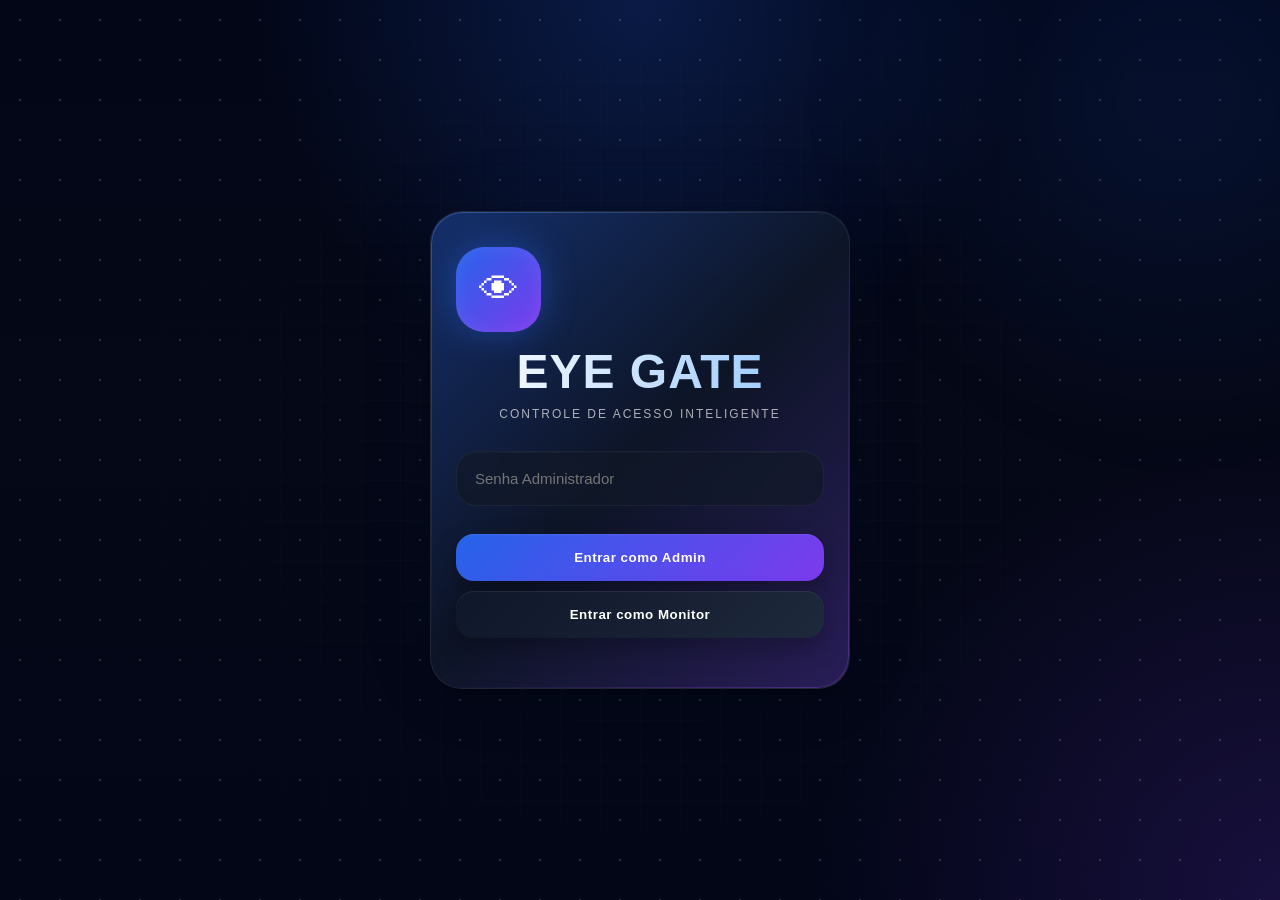
==== commit 6015fb99: "atualizacção FACEPOINT para EYE GATE" ====
--- a/index.html
+++ b/index.html
@@ -10,7 +10,7 @@
   content="width=device-width,initial-scale=1.0"
 />
 
-<title>FacePoint Login</title>
+<title>EYE GATE Login</title>
 
 <link
   rel="stylesheet"
@@ -46,12 +46,13 @@
         👁
       </div>
 
-      <h1>FacePoint</h1>
+      <h1>EYE GATE</h1>
 
       <p>
-        Sistema Inteligente de Reconhecimento Facial
+
+      Controle de Acesso Inteligente
       </p>
-
+      
     </div>
 
 
--- a/style.css
+++ b/style.css
@@ -768,7 +768,7 @@
 /* ========================= */
 .face-frame{
 
-  backdrop-filter:blur(2px);
+  position:relative;
 
   width:220px;
 
@@ -831,7 +831,7 @@
 .scan-line{
 
   opacity:0.95;
-  
+
   position:absolute;
 
   width:240px;
@@ -1039,36 +1039,47 @@
 
   outline:none;
 
-  margin-bottom:16px;
+  margin-bottom:18px;
+
+  padding:18px;
+
+  border-radius:20px;
+
+  background:
+    rgba(17,24,39,0.72);
+
+  color:white;
+
+  font-size:15px;
+
+  border:
+    1px solid rgba(255,255,255,0.05);
+
+  transition:0.3s;
+
+  backdrop-filter:blur(10px);
+
+  box-shadow:
+    inset 0 1px 1px rgba(255,255,255,0.03);
+
+}
+
+
+/* ========================= */
+/* 🔘 LOGIN BUTTONS */
+/* ========================= */
+.login-card button{
+
+  width:100%;
+
+  border:none;
 
   padding:16px;
 
   border-radius:18px;
 
-  background:#111827;
-
   color:white;
 
-  font-size:15px;
-
-}
-
-
-/* ========================= */
-/* 🔘 LOGIN BUTTONS */
-/* ========================= */
-.login-card button{
-
-  width:100%;
-
-  border:none;
-
-  padding:16px;
-
-  border-radius:18px;
-
-  color:white;
-
   font-weight:bold;
 
   cursor:pointer;
@@ -1079,9 +1090,15 @@
 
   letter-spacing:0.5px;
 
-position:relative;
-
-overflow:hidden;
+  position:relative;
+
+  overflow:hidden;
+
+  box-shadow:
+
+    inset 0 1px 1px rgba(255,255,255,0.08),
+
+    0 10px 25px rgba(0,0,0,0.25);
 
 }
 
@@ -1218,6 +1235,235 @@
 
   z-index:-1;
 
-  filter:blur(25px);
+}
+
+/* ========================= */
+/* 🌐 FUTURE GRID */
+/* ========================= */
+
+body::before{
+
+  content:"";
+
+  position:fixed;
+
+  inset:0;
+
+  background:
+
+    linear-gradient(
+      rgba(255,255,255,0.025) 1px,
+      transparent 1px
+    ),
+
+    linear-gradient(
+      90deg,
+      rgba(255,255,255,0.025) 1px,
+      transparent 1px
+    );
+
+  background-size:40px 40px;
+
+  mask-image:
+    radial-gradient(
+      circle at center,
+      black,
+      transparent 85%
+    );
+
+  pointer-events:none;
+
+  z-index:-1;
+
+}
+
+/* ========================= */
+/* ✨ CYBER BORDER */
+/* ========================= */
+
+.login-card::after{
+
+  content:"";
+
+  position:absolute;
+
+  inset:0;
+
+  border-radius:32px;
+
+  padding:1px;
+
+  background:
+    linear-gradient(
+      135deg,
+      rgba(96,165,250,0.5),
+      transparent,
+      rgba(168,85,247,0.45)
+    );
+
+  -webkit-mask:
+
+    linear-gradient(#fff 0 0)
+    content-box,
+
+    linear-gradient(#fff 0 0);
+
+  -webkit-mask-composite:xor;
+
+  pointer-events:none;
+
+  opacity:0.7;
+
+}
+
+/* ========================= */
+/* 🌌 AMBIENT LIGHT */
+/* ========================= */
+
+body::after{
+
+  content:"";
+
+  position:fixed;
+
+  width:700px;
+  height:700px;
+
+  background:
+    radial-gradient(
+      rgba(37,99,235,0.12),
+      transparent 70%
+    );
+
+  top:-250px;
+  right:-250px;
+
+  filter:blur(40px);
+
+  pointer-events:none;
+
+  z-index:-2;
+
+}
+
+/* ========================= */
+/* ✨ BUTTON SHINE */
+/* ========================= */
+
+.login-card button::before{
+
+  content:"";
+
+  position:absolute;
+
+  top:0;
+  left:-120%;
+
+  width:80%;
+  height:100%;
+
+  background:
+    linear-gradient(
+      90deg,
+      transparent,
+      rgba(255,255,255,0.18),
+      transparent
+    );
+
+  transform:skewX(-25deg);
+
+  transition:0.7s;
+
+}
+
+
+.login-card button:hover::before{
+
+  left:130%;
+
+}
+
+/* ========================= */
+/* 👁 FACE CORNERS */
+/* ========================= */
+
+.face-frame::before,
+.face-frame::after{
+
+  content:"";
+
+  position:absolute;
+
+  width:35px;
+  height:35px;
+
+  border:
+    4px solid #60a5fa;
+
+}
+
+
+.face-frame::before{
+
+  top:-6px;
+  left:-6px;
+
+  border-right:none;
+  border-bottom:none;
+
+}
+
+
+.face-frame::after{
+
+  bottom:-6px;
+  right:-6px;
+
+  border-left:none;
+  border-top:none;
+
+}
+
+/* ========================= */
+/* 🤖 SYSTEM TEXT */
+/* ========================= */
+
+.login-logo p{
+
+  text-transform:uppercase;
+
+  letter-spacing:2px;
+
+  font-size:12px;
+
+  opacity:0.65;
+
+}
+
+/* ========================= */
+/* ✨ FLOAT CARD */
+/* ========================= */
+
+.login-card{
+
+  animation:
+    floatCard 6s ease-in-out infinite;
+
+}
+
+
+@keyframes floatCard{
+
+  0%{
+    transform:translateY(0px);
+  }
+
+  50%{
+    transform:translateY(-6px);
+  }
+
+  100%{
+    transform:translateY(0px);
+  }
 
 }
